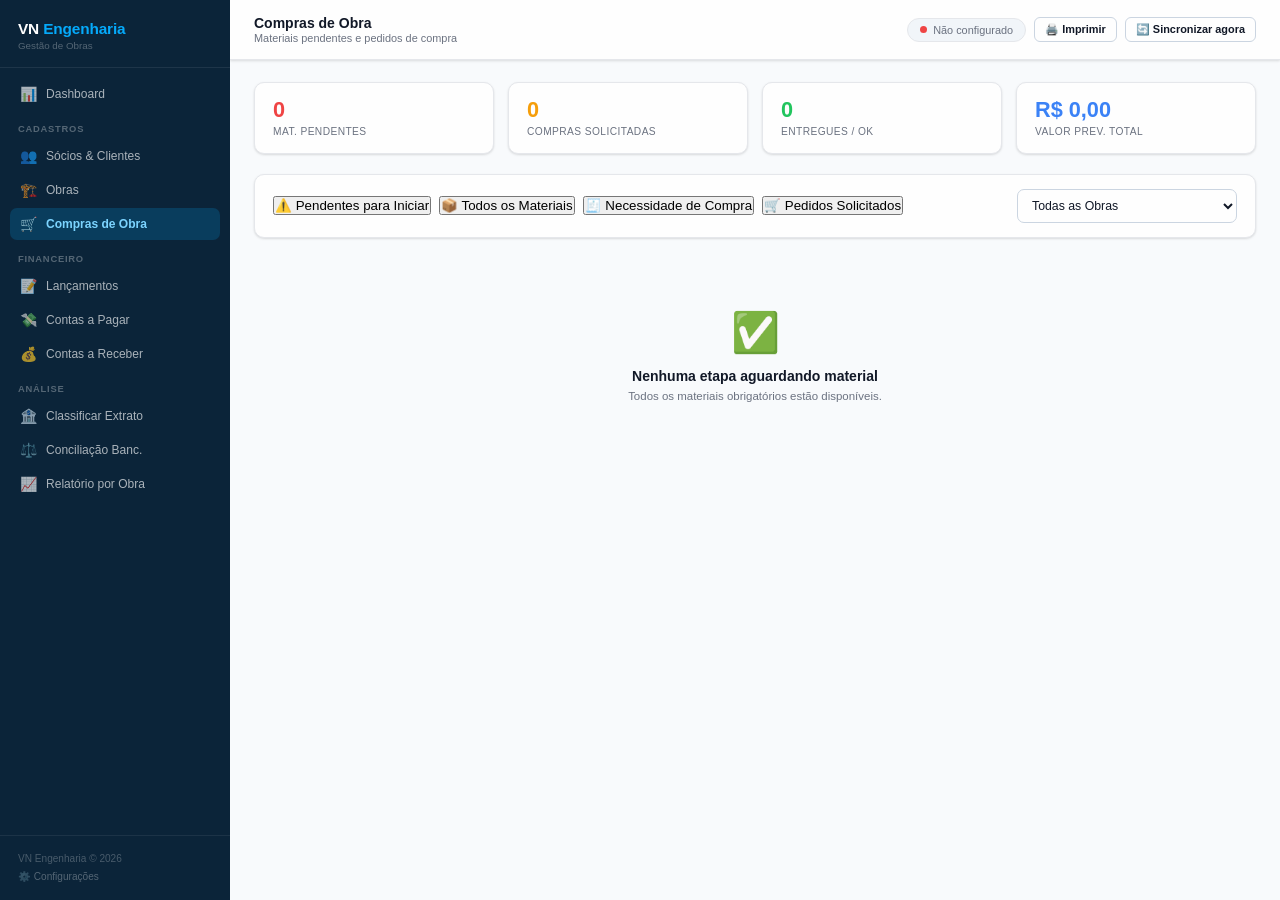
==== compras/index.html @ e77635b3 "Base do ERP VN Engenharia (histórico reescrito) Reescreve o histórico do repositório para remover de" ====
<!DOCTYPE html>
<html lang="pt-BR">
<head>
  <meta charset="UTF-8"/>
  <meta name="viewport" content="width=device-width, initial-scale=1.0"/>
  <title>VN Engenharia — Compras de Obra</title>
  <link rel="stylesheet" href="../assets/core.css"/>
  <style>
    /* ── Obra card ── */
    .obra-card { background:var(--branco); border-radius:12px; box-shadow:0 1px 8px rgba(0,0,0,.07); margin-bottom:20px; overflow:hidden; border:1px solid var(--cinza); }
    .obra-header { background:var(--brand); color:#fff; padding:13px 20px; display:flex; align-items:center; gap:12px; }
    .obra-header-titulo { font-weight:800; font-size:.95rem; }
    .obra-header-sub { font-size:.78rem; opacity:.82; margin-top:1px; }
    .obra-header-badge { background:rgba(255,255,255,.22); border-radius:20px; padding:3px 10px; font-size:.74rem; font-weight:700; margin-left:auto; flex-shrink:0; }

    /* ── Etapa section ── */
    .etapa-section { padding:14px 18px 6px; border-top:1px solid var(--cinza); }
    .etapa-section:first-child { border-top:none; }
    .etapa-nome-row { display:flex; align-items:center; gap:10px; margin-bottom:10px; }
    .etapa-num { width:30px; height:30px; border-radius:50%; background:var(--fundo2); border:1px solid var(--cinza); display:flex; align-items:center; justify-content:center; font-weight:800; font-size:.78rem; color:var(--texto-leve); flex-shrink:0; }
    .etapa-nome-texto { font-weight:700; font-size:.88rem; }
    .etapa-resp { font-size:.73rem; color:var(--texto-leve); }

    /* ── Material card ── */
    .mat-card { display:flex; align-items:center; gap:12px; background:var(--fundo2); border:1px solid var(--cinza); border-radius:9px; padding:10px 14px; margin-bottom:7px; transition:box-shadow .15s, background .15s; }
    .mat-card:hover { background:var(--branco); box-shadow:0 2px 10px rgba(0,0,0,.08); }
    .mat-card-info { flex:1; min-width:0; }
    .mat-card-nome { font-weight:700; font-size:.84rem; white-space:nowrap; overflow:hidden; text-overflow:ellipsis; }
    .mat-card-sub  { font-size:.72rem; color:var(--texto-leve); margin-top:2px; }
    .mat-card-class { font-size:.68rem; background:var(--cinza); color:var(--texto-leve); border-radius:4px; padding:1px 6px; margin-left:6px; font-weight:600; }

    /* ── Progress ── */
    .prog-wrap { display:flex; flex-direction:column; gap:3px; min-width:110px; flex-shrink:0; }
    .prog-label { font-size:.69rem; color:var(--texto-leve); white-space:nowrap; }
    .prog-track { height:6px; background:var(--cinza); border-radius:3px; overflow:hidden; }
    .prog-fill  { height:100%; border-radius:3px; transition:width .4s; }

    /* ── Action buttons ── */
    .btn-pill { display:inline-flex; align-items:center; gap:5px; border-radius:20px; padding:6px 14px; font-size:.74rem; font-weight:700; cursor:pointer; border:1.5px solid; transition:all .18s; white-space:nowrap; line-height:1; }
    .btn-pill-green  { background:#f0fdf4; color:#16a34a; border-color:#86efac; }
    .btn-pill-green:hover  { background:#16a34a; color:#fff; border-color:#16a34a; }
    .btn-pill-orange { background:#fff7ed; color:#c2410c; border-color:#fdba74; }
    .btn-pill-orange:hover { background:#ea580c; color:#fff; border-color:#ea580c; }
    .btn-pill-done   { background:#f0fdf4; color:#16a34a; border-color:#86efac; cursor:default; opacity:.8; }
    .btns-acao { display:flex; gap:6px; flex-shrink:0; flex-wrap:wrap; justify-content:flex-end; }

    /* ── Status badge override ── */
    .st-pendente  { background:#fee2e2; color:#991b1b; border-radius:20px; padding:3px 10px; font-size:.71rem; font-weight:700; white-space:nowrap; }
    .st-comprado  { background:#fef3c7; color:#92400e; border-radius:20px; padding:3px 10px; font-size:.71rem; font-weight:700; white-space:nowrap; }
    .st-parcial   { background:#dbeafe; color:#1e40af; border-radius:20px; padding:3px 10px; font-size:.71rem; font-weight:700; white-space:nowrap; }
    .st-min_ok    { background:#d1fae5; color:#065f46; border-radius:20px; padding:3px 10px; font-size:.71rem; font-weight:700; white-space:nowrap; }
    .st-entregue  { background:#d1fae5; color:#065f46; border-radius:20px; padding:3px 10px; font-size:.71rem; font-weight:700; white-space:nowrap; }

    /* ── Empty state ── */
    .empty-state { text-align:center; padding:56px 24px; color:var(--texto-leve); }
    .empty-state .icon { font-size:2.8rem; margin-bottom:12px; }
    .empty-state .titulo { font-weight:700; font-size:1rem; color:var(--texto); margin-bottom:6px; }
    .empty-state .desc { font-size:.82rem; }

    @media print {
      .topbar, #sidebar-placeholder, .no-print { display:none !important; }
      .main { margin-left:0 !important; }
    }
  </style>
</head>
<body>
<div id="sidebar-placeholder"></div>
<div class="main">
  <div class="topbar">
    <div>
      <div class="topbar-titulo">Compras de Obra</div>
      <div class="topbar-sub" id="header-sub">Materiais pendentes e pedidos de compra</div>
    </div>
    <div class="topbar-acoes" style="display:flex;gap:8px;align-items:center;">
      <div class="sync-pill">
        <div class="sync-dot amarelo" id="sync-dot"></div>
        <span id="sync-texto">Conectando</span>
      </div>
      <button class="btn btn-outline btn-sm no-print" onclick="window.print()">🖨️ Imprimir</button>
      <button class="btn btn-outline btn-sm no-print" onclick="recarregar()" title="Buscar a versão mais recente do GitHub agora">🔄 Sincronizar agora</button>
    </div>
  </div>
  <div class="page">

    <div class="stats-grid">
      <div class="stat vermelho"><div class="valor" id="st-pend">0</div><div class="rotulo">Mat. Pendentes</div></div>
      <div class="stat amarelo"><div class="valor" id="st-sol">0</div><div class="rotulo">Compras Solicitadas</div></div>
      <div class="stat verde"><div class="valor" id="st-ok">0</div><div class="rotulo">Entregues / OK</div></div>
      <div class="stat azul"><div class="valor" id="st-val">R$ 0</div><div class="rotulo">Valor Prev. Total</div></div>
    </div>

    <div class="card" style="margin-bottom:16px;">
      <div class="card-body" style="display:flex;gap:8px;align-items:center;flex-wrap:wrap;">
        <button class="chip ativo" id="tab-pendentes" onclick="setTab('pendentes')">⚠️ Pendentes para Iniciar</button>
        <button class="chip" id="tab-todos"   onclick="setTab('todos')">📦 Todos os Materiais</button>
        <button class="chip" id="tab-necessidade" onclick="setTab('necessidade')">🧾 Necessidade de Compra</button>
        <button class="chip" id="tab-pedidos" onclick="setTab('pedidos')">🛒 Pedidos Solicitados</button>
        <div style="flex:1;"></div>
        <select id="filtro-obra" class="form-control" style="width:220px;" onchange="render()">
          <option value="">Todas as Obras</option>
        </select>
      </div>
    </div>

    <div id="conteudo"></div>
  </div>
</div>

<!-- ══ MODAL REGISTRAR ENTREGA ══ -->
<div class="overlay" id="modal-entrega">
  <div class="modal" style="max-width:480px;">
    <div class="modal-header">
      <h2>📥 Registrar Entrega</h2>
      <button class="btn-fechar" onclick="fecharEntrega()">✕</button>
    </div>
    <div class="modal-body" style="display:flex;flex-direction:column;gap:12px;padding:0 20px 4px;">
      <div style="background:var(--fundo2);padding:10px 14px;border-radius:8px;font-size:.84rem;line-height:1.5;" id="ent-info"></div>
      <div style="display:grid;grid-template-columns:1fr 1fr;gap:12px;">
        <div class="form-campo">
          <label>Qtd Entregue (total acumulado)</label>
          <input type="number" id="ent-qtd" min="0" step="0.01"/>
        </div>
        <div class="form-campo">
          <label>Qtd em Pedido (comprada)</label>
          <input type="number" id="ent-comp" min="0" step="0.01"/>
        </div>
      </div>
      <div class="form-campo"><label>Fornecedor</label><input type="text" id="ent-forn"/></div>
      <div class="form-campo"><label>Valor Comprado (R$)</label><input type="number" id="ent-valcomp" min="0" step="0.01"/></div>
      <div class="form-campo"><label>Observação (NF, data…)</label><input type="text" id="ent-obs" placeholder="Ex: NF 4532 – entregue 20/07"/></div>
    </div>
    <div class="modal-footer">
      <button class="btn btn-outline" onclick="fecharEntrega()">Cancelar</button>
      <button class="btn btn-success" onclick="confirmarEntrega()">✓ Salvar Entrega</button>
    </div>
  </div>
</div>

<div class="toast-container" id="toasts"></div>
<script src="../assets/core.js"></script>
<script>
document.getElementById('sidebar-placeholder').innerHTML = buildSidebar('compras');

const PATH_ET = 'data/etapas.json';
const PATH_OB = 'data/obras.json';
const LS_ET   = 'vne_etapas';
const LS_OB   = 'vne_obras';

let etapas = [], obras = [], tab = 'pendentes';
let entEtapaId = null, entMatId = null;
let selecaoNecessidade = new Set();

const ClassLbl = {
  obrigatorio_iniciar: 'Obrig. Iniciar',
  obrigatorio_execucao: 'Obrig. Exec.',
  complementar: 'Complementar',
  opcional: 'Opcional'
};
const MatSLbl = { pendente:'Pendente', comprado:'Comprado', parcial:'Parcial', min_ok:'Mín OK', entregue:'Entregue' };

function matStatusCalc(m) {
  const prev = m.qtdPrevista || 0;
  const min  = m.qtdMinIniciar || prev;
  const ent  = m.qtdEntregue || 0;
  if (prev > 0 && ent >= prev) return 'entregue';
  if (min > 0  && ent >= min)  return 'min_ok';
  if (ent > 0)                 return 'parcial';
  if (m.pedidoCompra)          return 'comprado';
  return 'pendente';
}

// ── INIT ──
async function init() {
  etapas = carregarLocal(LS_ET) || [];
  obras  = carregarLocal(LS_OB) || [];
  popularFiltroObra(); atualizarStats(); render();

  if (!configurado()) { setSyncStatus('vermelho','Não configurado'); return; }
  setSyncStatus('amarelo','Carregando...');
  try {
    const [rE, rO] = await Promise.all([carregarDados(PATH_ET), carregarDados(PATH_OB)]);
    etapas = rE.lista; salvarLocal(LS_ET, etapas);
    obras  = rO.lista; salvarLocal(LS_OB, obras);
    popularFiltroObra(); atualizarStats(); render();
    setSyncStatus('verde','Conectado');
  } catch(err) { setSyncStatus('vermelho','Erro'); toast('Usando cache local.','aviso'); }
}

async function recarregar() { init(); }

function popularFiltroObra() {
  const sel = document.getElementById('filtro-obra');
  const val = sel.value;
  const ids = [...new Set(etapas.map(e => e.obraId))];
  sel.innerHTML = '<option value="">Todas as Obras</option>' +
    ids.map(id => {
      const o = obras.find(x => x.id === id);
      return `<option value="${id}" ${val===id?'selected':''}>${esc(o?o.nome:id)}</option>`;
    }).join('');
}

function atualizarStats() {
  const filt = document.getElementById('filtro-obra')?.value || '';
  const ets  = etapas.filter(e => !filt || e.obraId === filt);
  let pend=0, sol=0, ok=0, valor=0;
  ets.forEach(e => (e.materiais||[]).forEach(m => {
    const st = matStatusCalc(m);
    if (['pendente','parcial'].includes(st)) pend++;
    if (m.pedidoCompra && !['entregue','min_ok'].includes(st)) sol++;
    if (['entregue','min_ok'].includes(st)) ok++;
    valor += m.valorPrevisto || 0;
  }));
  document.getElementById('st-pend').textContent = pend;
  document.getElementById('st-sol').textContent  = sol;
  document.getElementById('st-ok').textContent   = ok;
  document.getElementById('st-val').textContent  = formatarMoeda(valor);
}

function setTab(t) {
  tab = t;
  document.querySelectorAll('.chip').forEach(c => c.classList.remove('ativo'));
  document.getElementById('tab-'+t).classList.add('ativo');
  render();
}

function render() {
  atualizarStats();
  if (tab === 'pendentes') renderPendentes();
  else if (tab === 'todos') renderTodos();
  else if (tab === 'necessidade') renderNecessidade();
  else renderPedidos();
}

// ── Helpers visuais ──
function progColor(pct) {
  if (pct >= 100) return '#059669';
  if (pct >= 50)  return '#2563eb';
  if (pct > 0)    return '#d97706';
  return '#ef4444';
}

function matCardHtml(m, etapaId, showSolicitar = true) {
  const st  = matStatusCalc(m);
  const min = m.qtdMinIniciar || m.qtdPrevista || 0;
  const ent = m.qtdEntregue || 0;
  const pct = min > 0 ? Math.min(100, Math.round(ent / min * 100)) : 0;

  const btnRegistrar = `<button class="btn-pill btn-pill-green no-print" onclick='abrirEntrega("${etapaId}","${m.id}")'>📥 Registrar entrega</button>`;
  const btnSolicitar = m.pedidoCompra
    ? `<span class="btn-pill btn-pill-done">✓ Compra solicitada</span>`
    : showSolicitar ? `<button class="btn-pill btn-pill-orange no-print" onclick='solicitarCompra("${etapaId}","${m.id}")'>🛒 Solicitar compra</button>` : '';

  return `<div class="mat-card">
    <div class="mat-card-info">
      <div class="mat-card-nome">${esc(m.nome)}<span class="mat-card-class">${ClassLbl[m.classificacao]||m.classificacao}</span></div>
      <div class="mat-card-sub">${m.fornecedor?`Fornec.: ${esc(m.fornecedor)} · `:''}Un.: ${esc(m.unidade||'—')} · Prev.: ${m.qtdPrevista||0}</div>
    </div>
    ${min > 0 ? `<div class="prog-wrap no-print">
      <div class="prog-label">${ent} / ${min} ${esc(m.unidade||'')} entregues</div>
      <div class="prog-track"><div class="prog-fill" style="width:${pct}%;background:${progColor(pct)};"></div></div>
    </div>` : ''}
    <span class="st-${st}">${MatSLbl[st]||st}</span>
    <div class="btns-acao">${btnRegistrar}${btnSolicitar}</div>
  </div>`;
}

// ── TAB PENDENTES ──
function renderPendentes() {
  const filt = document.getElementById('filtro-obra').value;
  const obraIds = [...new Set(etapas.map(e => e.obraId))].filter(id => !filt || id === filt);
  let html = '', total = 0;

  obraIds.forEach(obraId => {
    const obra  = obras.find(o => o.id === obraId);
    const etOb  = etapas.filter(e => e.obraId === obraId).sort((a,b)=>(a.ordem||999)-(b.ordem||999));
    const etBloq = etOb.filter(e =>
      (e.materiais||[]).some(m =>
        m.classificacao === 'obrigatorio_iniciar' &&
        (m.qtdMinIniciar||m.qtdPrevista||0) > 0 &&
        (m.qtdEntregue||0) < (m.qtdMinIniciar||m.qtdPrevista||0)
      )
    );
    if (!etBloq.length) return;
    total += etBloq.length;

    html += `<div class="obra-card">
      <div class="obra-header">
        <div>
          <div class="obra-header-titulo">🏗️ ${esc(obra?obra.nome:obraId)}</div>
          ${obra?.cliente?`<div class="obra-header-sub">${esc(obra.cliente)}</div>`:''}
        </div>
        <div class="obra-header-badge">${etBloq.length} etapa(s) bloqueada(s)</div>
      </div>
      ${etBloq.map(e => {
        const pend = (e.materiais||[]).filter(m =>
          m.classificacao === 'obrigatorio_iniciar' &&
          (m.qtdMinIniciar||m.qtdPrevista||0) > 0 &&
          (m.qtdEntregue||0) < (m.qtdMinIniciar||m.qtdPrevista||0)
        );
        return `<div class="etapa-section">
          <div class="etapa-nome-row">
            <div class="etapa-num">${e.ordem||'—'}</div>
            <div>
              <div class="etapa-nome-texto">${esc(e.nome)}</div>
              ${e.responsavel?`<div class="etapa-resp">👤 ${esc(e.responsavel)}</div>`:''}
            </div>
            <span class="badge amarelo" style="margin-left:auto;font-size:.72rem;">⏳ Aguard. Material</span>
          </div>
          ${pend.map(m => matCardHtml(m, e.id)).join('')}
        </div>`;
      }).join('')}
    </div>`;
  });

  document.getElementById('conteudo').innerHTML = total ? html : `<div class="empty-state">
    <div class="icon">✅</div>
    <div class="titulo">Nenhuma etapa aguardando material</div>
    <div class="desc">Todos os materiais obrigatórios estão disponíveis${filt?' nesta obra':''}.</div>
  </div>`;
}

// ── TAB TODOS ──
function renderTodos() {
  const filt = document.getElementById('filtro-obra').value;
  const obraIds = [...new Set(etapas.map(e => e.obraId))].filter(id => !filt || id === filt);
  let html = '', totalMats = 0;

  obraIds.forEach(obraId => {
    const obra = obras.find(o => o.id === obraId);
    const etOb = etapas.filter(e => e.obraId === obraId && (e.materiais||[]).length > 0)
      .sort((a,b)=>(a.ordem||999)-(b.ordem||999));
    if (!etOb.length) return;

    html += `<div class="obra-card">
      <div class="obra-header">
        <div>
          <div class="obra-header-titulo">🏗️ ${esc(obra?obra.nome:obraId)}</div>
          ${obra?.cliente?`<div class="obra-header-sub">${esc(obra.cliente)}</div>`:''}
        </div>
        <div class="obra-header-badge">${etOb.reduce((s,e)=>s+(e.materiais||[]).length,0)} materiais</div>
      </div>
      ${etOb.map(e => {
        totalMats += (e.materiais||[]).length;
        return `<div class="etapa-section">
          <div class="etapa-nome-row">
            <div class="etapa-num">${e.ordem||'—'}</div>
            <div>
              <div class="etapa-nome-texto">${esc(e.nome)}</div>
              ${e.responsavel?`<div class="etapa-resp">👤 ${esc(e.responsavel)}</div>`:''}
            </div>
            <span style="margin-left:auto;font-size:.73rem;color:var(--texto-leve);">${(e.materiais||[]).length} material(is)</span>
          </div>
          ${(e.materiais||[]).map(m => matCardHtml(m, e.id, !m.pedidoCompra)).join('')}
        </div>`;
      }).join('')}
    </div>`;
  });

  document.getElementById('conteudo').innerHTML = totalMats ? html : `<div class="empty-state">
    <div class="icon">📦</div>
    <div class="titulo">Nenhum material cadastrado</div>
    <div class="desc">Acesse o Cronograma de cada obra para adicionar materiais às etapas.</div>
  </div>`;
}

// ── TAB NECESSIDADE DE COMPRA ──
// Materiais de obras com materialPorConta==='empresa' que ainda não viraram pedido.
function chaveMat(etapaId, matId) { return `${etapaId}::${matId}`; }

function renderNecessidade() {
  const filt = document.getElementById('filtro-obra').value;
  const obraIds = [...new Set(etapas.map(e => e.obraId))]
    .filter(id => !filt || id === filt)
    .filter(id => obras.find(o => o.id === id)?.materialPorConta === 'empresa');

  let html = '', total = 0;

  obraIds.forEach(obraId => {
    const obra = obras.find(o => o.id === obraId);
    const etOb = etapas.filter(e => e.obraId === obraId).sort((a,b)=>(a.ordem||999)-(b.ordem||999));
    const linhas = [];
    etOb.forEach(e => (e.materiais||[]).filter(m => !m.pedidoCompra).forEach(m => linhas.push({ e, m })));
    if (!linhas.length) return;
    total += linhas.length;

    html += `<div class="obra-card">
      <div class="obra-header">
        <label style="display:flex;align-items:center;gap:8px;cursor:pointer;">
          <input type="checkbox" onchange='toggleSelecaoObra("${obraId}",this.checked)' ${linhas.every(({e,m})=>selecaoNecessidade.has(chaveMat(e.id,m.id)))?'checked':''}/>
          <div>
            <div class="obra-header-titulo">🏗️ ${esc(obra?obra.nome:obraId)}</div>
            ${obra?.cliente?`<div class="obra-header-sub">${esc(obra.cliente)}</div>`:''}
          </div>
        </label>
        <div class="obra-header-badge">${linhas.length} material(is) sem pedido</div>
      </div>
      <div style="padding:12px 18px;">
        ${linhas.map(({e, m}) => {
          const k = chaveMat(e.id, m.id);
          return `<div class="mat-card">
            <input type="checkbox" onchange='toggleSelecao("${k}")' ${selecaoNecessidade.has(k)?'checked':''}/>
            <div class="mat-card-info">
              <div class="mat-card-nome">${esc(m.nome)}<span class="mat-card-class">${ClassLbl[m.classificacao]||m.classificacao}</span></div>
              <div class="mat-card-sub">Etapa: <strong>${esc(e.nome)}</strong> · Un.: ${esc(m.unidade||'—')} · Prev.: ${m.qtdPrevista||0}${m.valorPrevisto?` · ${formatarMoeda(m.valorPrevisto)}`:''}</div>
            </div>
            <div class="btns-acao">
              <button class="btn-pill btn-pill-orange no-print" onclick='solicitarCompra("${e.id}","${m.id}")'>🛒 Gerar pedido</button>
            </div>
          </div>`;
        }).join('')}
      </div>
    </div>`;
  });

  const barraSelecao = selecaoNecessidade.size
    ? `<div class="card no-print" style="margin-bottom:16px;position:sticky;top:70px;z-index:10;">
        <div class="card-body" style="display:flex;align-items:center;gap:12px;">
          <strong>${selecaoNecessidade.size} selecionado(s)</strong>
          <div style="flex:1;"></div>
          <button class="btn btn-outline btn-sm" onclick="selecaoNecessidade.clear();render();">Limpar seleção</button>
          <button class="btn btn-primary btn-sm" onclick="gerarPedidosSelecionados()">🛒 Gerar pedidos selecionados</button>
        </div>
      </div>`
    : '';

  document.getElementById('conteudo').innerHTML = total ? (barraSelecao + html) : `<div class="empty-state">
    <div class="icon">🧾</div>
    <div class="titulo">Nenhuma necessidade de compra</div>
    <div class="desc">Marque uma obra como "Material incluso — empresa compra" em Obras para os materiais dela aparecerem aqui automaticamente.</div>
  </div>`;
}

function toggleSelecao(k) {
  if (selecaoNecessidade.has(k)) selecaoNecessidade.delete(k); else selecaoNecessidade.add(k);
  renderNecessidade();
}

function toggleSelecaoObra(obraId, checked) {
  etapas.filter(e => e.obraId === obraId).forEach(e => (e.materiais||[]).filter(m => !m.pedidoCompra).forEach(m => {
    const k = chaveMat(e.id, m.id);
    if (checked) selecaoNecessidade.add(k); else selecaoNecessidade.delete(k);
  }));
  renderNecessidade();
}

async function gerarPedidosSelecionados() {
  if (!selecaoNecessidade.size) return;
  const nomes = [];
  selecaoNecessidade.forEach(k => {
    const [etapaId, matId] = k.split('::');
    const e = etapas.find(x => x.id === etapaId); if (!e) return;
    const m = (e.materiais||[]).find(x => x.id === matId); if (!m) return;
    m.pedidoCompra = true;
    m.solicitacaoData = hoje();
    nomes.push(m.nome);
  });
  const qtd = nomes.length;
  selecaoNecessidade.clear();
  await syncEtapas(`Pedidos gerados em lote (${qtd} material(is))`);
  render(); atualizarStats();
  toast(`${qtd} pedido(s) gerado(s)!`, 'sucesso');
}

// ── TAB PEDIDOS ──
function renderPedidos() {
  const filt = document.getElementById('filtro-obra').value;
  const rows = [];
  etapas.filter(e => !filt || e.obraId === filt).forEach(e => {
    const obra = obras.find(o => o.id === e.obraId);
    (e.materiais||[]).filter(m => m.pedidoCompra).forEach(m => rows.push({ e, obra, m }));
  });

  if (!rows.length) {
    document.getElementById('conteudo').innerHTML = `<div class="empty-state">
      <div class="icon">🛒</div>
      <div class="titulo">Nenhuma compra solicitada</div>
      <div class="desc">Gere pedidos na aba <strong>🧾 Necessidade de Compra</strong> (obras com material incluso) ou no Cronograma → 📦 Materiais de uma etapa, clicando em <strong>🛒 Solicitar compra</strong>.</div>
    </div>`;
    return;
  }

  rows.sort((a,b) => {
    const ord = {pendente:0,parcial:1,comprado:2,min_ok:3,entregue:4};
    return (ord[matStatusCalc(a.m)]??9) - (ord[matStatusCalc(b.m)]??9);
  });

  // Agrupar por obra
  const porObra = {};
  rows.forEach(r => {
    const k = r.e.obraId;
    if (!porObra[k]) porObra[k] = [];
    porObra[k].push(r);
  });

  let html = '';
  Object.entries(porObra).forEach(([obraId, items]) => {
    const obra = obras.find(o => o.id === obraId);
    html += `<div class="obra-card">
      <div class="obra-header">
        <div>
          <div class="obra-header-titulo">🏗️ ${esc(obra?obra.nome:obraId)}</div>
          ${obra?.cliente?`<div class="obra-header-sub">${esc(obra.cliente)}</div>`:''}
        </div>
        <div class="obra-header-badge">${items.length} pedido(s)</div>
      </div>
      <div style="padding:12px 18px;">
        ${items.map(({e, m}) => {
          const st  = matStatusCalc(m);
          const min = m.qtdMinIniciar || m.qtdPrevista || 0;
          const ent = m.qtdEntregue || 0;
          const pct = min > 0 ? Math.min(100, Math.round(ent / min * 100)) : 0;
          return `<div class="mat-card">
            <div class="mat-card-info">
              <div class="mat-card-nome">${esc(m.nome)}<span class="mat-card-class">${ClassLbl[m.classificacao]||m.classificacao}</span></div>
              <div class="mat-card-sub">Etapa: <strong>${esc(e.nome)}</strong>${m.fornecedor?` · Fornec.: ${esc(m.fornecedor)}`:''}</div>
            </div>
            ${min > 0 ? `<div class="prog-wrap no-print">
              <div class="prog-label">${ent} / ${min} ${esc(m.unidade||'')} entregues</div>
              <div class="prog-track"><div class="prog-fill" style="width:${pct}%;background:${progColor(pct)};"></div></div>
            </div>` : ''}
            <span class="st-${st}">${MatSLbl[st]||st}</span>
            <div class="btns-acao">
              <button class="btn-pill btn-pill-green no-print" onclick='abrirEntrega("${e.id}","${m.id}")'>📥 Registrar entrega</button>
            </div>
          </div>`;
        }).join('')}
      </div>
    </div>`;
  });

  document.getElementById('conteudo').innerHTML = html;
}

// ── MODAL ENTREGA ──
function abrirEntrega(etapaId, matId) {
  const e = etapas.find(x => x.id === etapaId); if (!e) return;
  const m = (e.materiais||[]).find(x => x.id === matId); if (!m) return;
  entEtapaId = etapaId; entMatId = matId;
  document.getElementById('ent-info').innerHTML =
    `<strong>${esc(m.nome)}</strong><br>
     Etapa: ${esc(e.nome)}<br>
     Previsto: <strong>${m.qtdPrevista||0} ${esc(m.unidade||'')}</strong>
     · Mín iniciar: <strong>${m.qtdMinIniciar||'—'} ${esc(m.unidade||'')}</strong>
     · Entregue atual: <strong>${m.qtdEntregue||0} ${esc(m.unidade||'')}</strong>`;
  document.getElementById('ent-qtd').value     = m.qtdEntregue||0;
  document.getElementById('ent-comp').value    = m.qtdComprada||0;
  document.getElementById('ent-forn').value    = m.fornecedor||'';
  document.getElementById('ent-valcomp').value = m.valorComprado||0;
  document.getElementById('ent-obs').value     = m.obs||'';
  document.getElementById('modal-entrega').classList.add('aberto');
  setTimeout(()=>document.getElementById('ent-qtd').focus(), 80);
}

async function confirmarEntrega() {
  const e = etapas.find(x => x.id === entEtapaId); if (!e) return;
  const m = (e.materiais||[]).find(x => x.id === entMatId); if (!m) return;
  m.qtdEntregue  = parseFloat(document.getElementById('ent-qtd').value)||0;
  m.qtdComprada  = parseFloat(document.getElementById('ent-comp').value)||0;
  m.fornecedor   = document.getElementById('ent-forn').value.trim();
  m.valorComprado= parseFloat(document.getElementById('ent-valcomp').value)||0;
  m.obs          = document.getElementById('ent-obs').value.trim();
  fecharEntrega();
  await syncEtapas(`Entrega: ${m.nome} — ${e.nome}`);
  render(); atualizarStats();
  toast(`Entrega registrada: ${m.nome}`, 'sucesso');
}

function fecharEntrega() { document.getElementById('modal-entrega').classList.remove('aberto'); }

async function solicitarCompra(etapaId, matId) {
  const e = etapas.find(x => x.id === etapaId); if (!e) return;
  const m = (e.materiais||[]).find(x => x.id === matId); if (!m) return;
  m.pedidoCompra    = true;
  m.solicitacaoData = hoje();
  await syncEtapas(`Solicitação: ${m.nome}`);
  render(); atualizarStats();
  toast(`Compra solicitada: ${m.nome}`, 'sucesso');
}

async function syncEtapas(msg) {
  salvarLocal(LS_ET, etapas);
  if (!configurado()) return;
  setSyncStatus('amarelo','Sincronizando...');
  try {
    const cur = await ghGet(PATH_ET);
    await salvarDados(PATH_ET, etapas, cur?.sha||null, msg);
    setSyncStatus('verde','Sincronizado');
  } catch(err) {
    setSyncStatus('vermelho','Erro sync');
    toast('Erro: '+err.message,'aviso');
  }
}

init();
</script>
</body>
</html>
---- assets/core.css ----
/* ── VN Engenharia — Design System ── */
*, *::before, *::after { box-sizing: border-box; margin: 0; padding: 0; }

:root {
  --brand:        #05AAFB;
  --brand-hover:  #068CF8;
  --brand-dark:   #1F7CB7;
  --brand-light:  #E0F5FF;
  --verde:        #22C55E;
  --verde-bg:     #F0FDF4;
  --vermelho:     #EF4444;
  --vermelho-bg:  #FEF2F2;
  --azul:         #3B82F6;
  --azul-bg:      #EFF6FF;
  --amarelo:      #F59E0B;
  --amarelo-bg:   #FEF3C7;
  --laranja:      #ea580c;

  --fundo:        #F8FAFC;
  --fundo2:       #F1F5F9;
  --fundo3:       #E9EDF2;
  --cinza:        #E5E7EB;
  --cinza2:       #cbd5e1;
  --texto:        #111827;
  --texto-leve:   #6B7280;
  --branco:       #FEFEFE;

  --sidebar-w:    230px;
  --topbar-h:     60px;
  --radius:       10px;
  --shadow:       0 1px 3px rgba(0,0,0,.08), 0 1px 2px rgba(0,0,0,.06);
  --shadow-md:    0 4px 12px rgba(0,0,0,.10);
}

html, body { height: 100%; font-family: -apple-system, BlinkMacSystemFont, 'Segoe UI', sans-serif; background: var(--fundo); color: var(--texto); font-size: 14px; }

/* ── SIDEBAR ── */
.sidebar {
  position: fixed; top: 0; left: 0; bottom: 0;
  width: var(--sidebar-w);
  background: #0B2439;
  display: flex; flex-direction: column;
  z-index: 100; overflow-y: auto;
}
.sidebar-logo {
  padding: 20px 18px 16px;
  border-bottom: 1px solid rgba(255,255,255,.08);
}
.sidebar-logo .nome {
  font-size: 1.1rem; font-weight: 800; color: #fff; letter-spacing: -.01em;
}
.sidebar-logo .nome span { color: var(--brand); }
.sidebar-logo .versao { font-size: 0.7rem; color: rgba(255,255,255,.3); margin-top: 2px; }
.sidebar-nav { flex: 1; padding: 10px 10px; display: flex; flex-direction: column; gap: 2px; }
.nav-grupo {
  font-size: 0.67rem; font-weight: 700; text-transform: uppercase;
  letter-spacing: .08em; color: rgba(255,255,255,.3);
  padding: 12px 8px 4px;
}
.nav-item {
  display: flex; align-items: center; gap: 9px;
  padding: 8px 10px; border-radius: 7px;
  color: rgba(255,255,255,.65); text-decoration: none;
  font-size: 0.86rem; transition: background .15s, color .15s;
}
.nav-item:hover { background: rgba(255,255,255,.07); color: #fff; }
.nav-item.ativo { background: rgba(5,170,251,.18); color: #7CD4FF; font-weight: 600; }
.nav-item .icone { font-size: 1rem; flex-shrink: 0; }
.sidebar-footer {
  padding: 14px 18px; font-size: 0.72rem; color: rgba(255,255,255,.25);
  border-top: 1px solid rgba(255,255,255,.07); line-height: 1.8;
}
.sidebar-footer a { color: rgba(255,255,255,.3); text-decoration: none; }

/* ── MAIN ── */
.main { margin-left: var(--sidebar-w); min-height: 100vh; display: flex; flex-direction: column; }

/* ── TOPBAR ── */
.topbar {
  height: var(--topbar-h); background: var(--branco);
  border-bottom: 1px solid var(--cinza);
  display: flex; align-items: center; justify-content: space-between;
  padding: 0 24px; position: sticky; top: 0; z-index: 50;
  box-shadow: var(--shadow);
}
.topbar-titulo { font-size: 1rem; font-weight: 700; color: var(--texto); }
.topbar-sub { font-size: 0.78rem; color: var(--texto-leve); margin-top: 1px; }
.topbar-acoes { display: flex; align-items: center; gap: 10px; }

/* ── PAGE ── */
.page { padding: 22px 24px; flex: 1; max-width: 1400px; }

/* ── SYNC PILL ── */
.sync-pill {
  display: flex; align-items: center; gap: 6px;
  background: var(--fundo2); border: 1px solid var(--cinza);
  border-radius: 999px; padding: 5px 12px; font-size: 0.78rem; color: var(--texto-leve);
}
.sync-dot {
  width: 7px; height: 7px; border-radius: 50%; background: var(--verde);
  flex-shrink: 0;
}
.sync-dot.amarelo { background: var(--amarelo); }
.sync-dot.vermelho { background: var(--vermelho); }

/* ── STATS GRID ── */
.stats-grid {
  display: grid; grid-template-columns: repeat(4, 1fr); gap: 14px; margin-bottom: 20px;
}
.stat {
  background: var(--branco); border: 1px solid var(--cinza); border-radius: var(--radius);
  padding: 16px 18px; box-shadow: var(--shadow);
}
.stat .valor { font-size: 1.55rem; font-weight: 800; color: var(--texto); line-height: 1; }
.stat .rotulo { font-size: 0.73rem; color: var(--texto-leve); margin-top: 5px; text-transform: uppercase; letter-spacing: .04em; }
.stat.verde .valor { color: var(--verde); }
.stat.vermelho .valor { color: var(--vermelho); }
.stat.azul .valor { color: var(--azul); }
.stat.amarelo .valor { color: var(--amarelo); }
.stat.laranja .valor { color: var(--laranja); }

/* ── CARD ── */
.card {
  background: var(--branco); border: 1px solid var(--cinza);
  border-radius: var(--radius); box-shadow: var(--shadow); margin-bottom: 16px;
}
.card-header {
  padding: 14px 18px 0; display: flex; align-items: center; justify-content: space-between;
}
.card-header h2 { font-size: 0.9rem; font-weight: 700; color: var(--texto); }
.card-body { padding: 14px 18px; }

/* ── TABLE ── */
.tabela { width: 100%; border-collapse: collapse; font-size: 0.85rem; }
.tabela th {
  background: var(--fundo2); padding: 9px 12px;
  font-size: 0.72rem; font-weight: 700; color: var(--texto-leve);
  text-align: left; border-bottom: 2px solid var(--cinza);
  text-transform: uppercase; letter-spacing: .04em; white-space: nowrap;
}
.tabela td { padding: 9px 12px; border-bottom: 1px solid var(--cinza); vertical-align: middle; }
.tabela tbody tr:hover td { background: var(--fundo2); }
.tabela tbody tr:last-child td { border-bottom: none; }
.tabela tbody tr.receita-row { border-left: 3px solid var(--verde); }
.tabela tbody tr.despesa-row { border-left: 3px solid var(--vermelho); }

/* ── BADGES ── */
.badge {
  display: inline-flex; align-items: center;
  padding: 2px 9px; border-radius: 999px;
  font-size: 0.72rem; font-weight: 700; white-space: nowrap;
}
.badge.verde    { background: var(--verde-bg);    color: var(--verde); }
.badge.vermelho { background: var(--vermelho-bg); color: var(--vermelho); }
.badge.azul     { background: var(--azul-bg);     color: var(--azul); }
.badge.amarelo  { background: var(--amarelo-bg);  color: var(--amarelo); }
.badge.laranja  { background: #fff7ed;             color: var(--laranja); }
.badge.cinza    { background: var(--fundo2);       color: var(--texto-leve); }

/* ── FORMS ── */
.form-campo { display: flex; flex-direction: column; gap: 5px; }
.form-campo label { font-size: 0.78rem; font-weight: 600; color: var(--texto-leve); }
.form-campo .hint { font-size: 0.72rem; color: var(--texto-leve); }
input[type=text], input[type=number], input[type=date], input[type=email],
input[type=password], select, textarea {
  width: 100%; padding: 8px 10px;
  border: 1px solid var(--cinza2); border-radius: 7px;
  font-size: 0.88rem; color: var(--texto); background: var(--branco);
  outline: none; transition: border-color .15s;
  font-family: inherit;
}
input:focus, select:focus, textarea:focus { border-color: var(--brand); }
textarea { resize: vertical; min-height: 72px; }
.form-control { padding: 8px 10px; border: 1px solid var(--cinza2); border-radius: 7px; font-size: 0.88rem; }

/* ── BUTTONS ── */
.btn {
  display: inline-flex; align-items: center; gap: 6px;
  padding: 8px 16px; border-radius: 8px; border: none; cursor: pointer;
  font-size: 0.85rem; font-weight: 600; text-decoration: none;
  transition: opacity .15s, box-shadow .15s; white-space: nowrap;
}
.btn:hover { opacity: .88; }
.btn-primary   { background: var(--brand);    color: #fff; }
.btn-success   { background: var(--verde);    color: #fff; }
.btn-danger    { background: var(--vermelho); color: #fff; }
.btn-outline   { background: var(--branco); color: var(--texto); border: 1px solid var(--cinza2); }
.btn-outline:hover { background: var(--fundo2); }
.btn-receita   { background: var(--verde-bg);    color: var(--verde);    border: 1.5px solid var(--verde); }
.btn-despesa   { background: var(--vermelho-bg); color: var(--vermelho); border: 1.5px solid var(--vermelho); }
.btn-sm { padding: 5px 10px; font-size: 0.78rem; border-radius: 6px; }

/* ── MODAL / OVERLAY ── */
.overlay {
  position: fixed; inset: 0; background: rgba(0,0,0,.45);
  display: none; align-items: center; justify-content: center; z-index: 200;
  padding: 16px;
}
.overlay.aberto { display: flex; }
.modal {
  background: var(--branco); border-radius: 14px; width: 100%;
  box-shadow: var(--shadow-md); display: flex; flex-direction: column;
}
.modal-header {
  display: flex; align-items: center; justify-content: space-between;
  padding: 18px 20px 14px;
}
.modal-header h2 { font-size: 1rem; font-weight: 700; }
.btn-fechar {
  background: none; border: none; cursor: pointer; color: var(--texto-leve);
  font-size: 1.1rem; padding: 4px 6px; border-radius: 5px;
}
.btn-fechar:hover { background: var(--fundo2); }
.modal-body { padding: 0 20px; overflow-y: auto; }
.modal-footer {
  padding: 14px 20px 18px;
  display: flex; justify-content: flex-end; gap: 8px;
}

/* ── TIPO TOGGLE ── */
.tipo-toggle { display: flex; gap: 8px; margin-bottom: 2px; }
.tipo-btn {
  flex: 1; padding: 10px; border-radius: 8px; border: 2px solid var(--cinza);
  background: var(--fundo2); cursor: pointer; text-align: center;
  font-size: 0.85rem; font-weight: 600; color: var(--texto-leve); transition: all .15s;
}
.tipo-btn.ativo-receita { border-color: var(--verde); background: var(--verde-bg); color: var(--verde); }
.tipo-btn.ativo-despesa { border-color: var(--vermelho); background: var(--vermelho-bg); color: var(--vermelho); }

/* ── VALOR DISPLAY ── */
.val-receita { color: var(--verde);    font-weight: 700; }
.val-despesa { color: var(--vermelho); font-weight: 700; }

/* ── TOAST ── */
.toast-container { position: fixed; bottom: 20px; right: 20px; display: flex; flex-direction: column; gap: 8px; z-index: 999; }
.toast {
  background: var(--texto); color: #fff; padding: 10px 16px;
  border-radius: 8px; font-size: 0.85rem; box-shadow: var(--shadow-md);
  max-width: 320px;
}
.toast.sucesso { background: var(--verde); }
.toast.erro    { background: var(--vermelho); }
.toast.aviso   { background: var(--amarelo); }

/* ── HIGHLIGHT ── */
mark.pesquisa-destaque { background: #fef08a; color: inherit; border-radius: 2px; }

/* ── CONFIG MODAL SPECIFIC ── */
#modal-config-global .modal { max-width: 440px; }

@media (max-width: 768px) {
  .stats-grid { grid-template-columns: 1fr 1fr; }
  .sidebar { transform: translateX(-100%); }
  .main { margin-left: 0; }
}
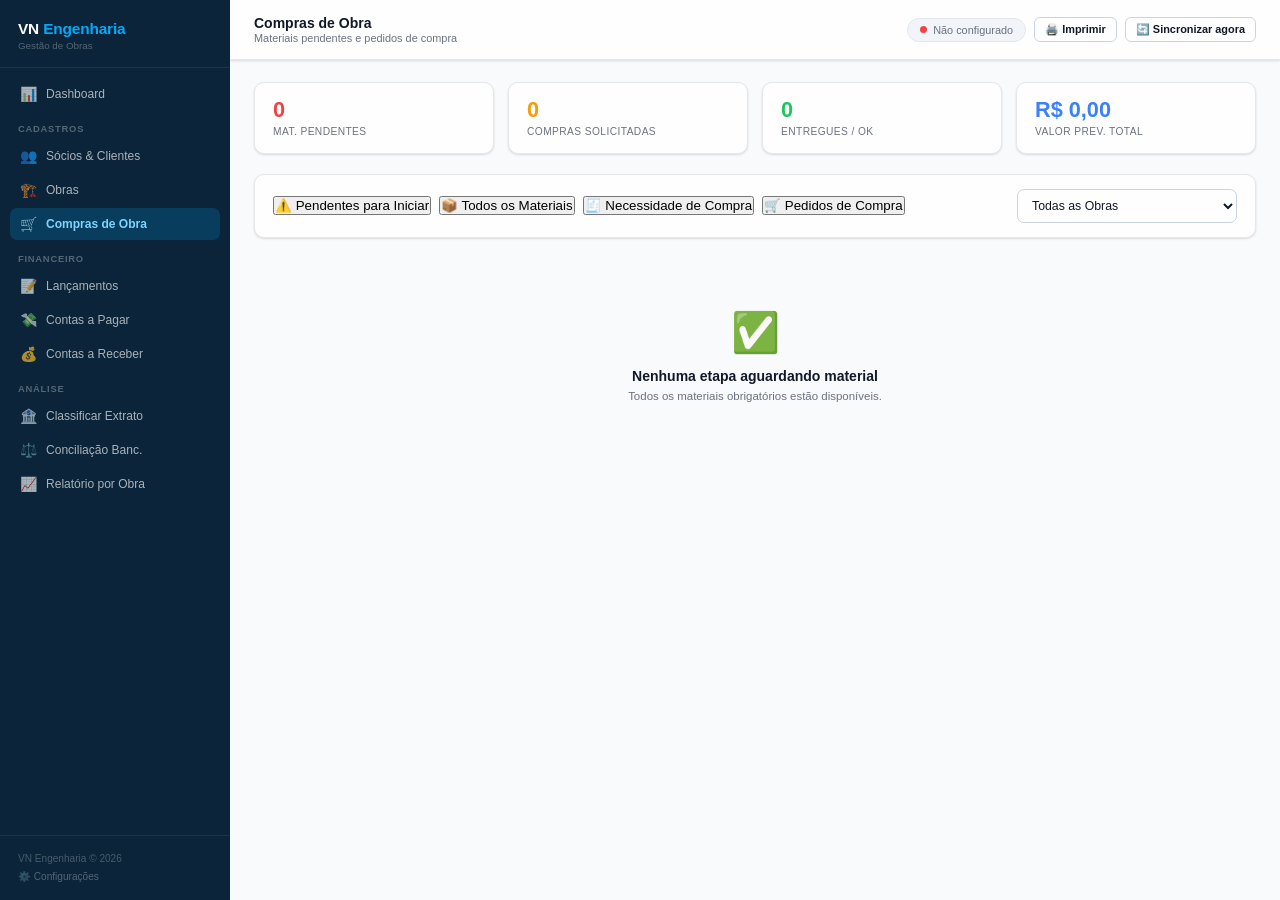
==== commit fef10bfa: "Adiciona Pedido de Compra completo e Exportar Material para obras "cliente" Substitui o clique único" ====
--- a/compras/index.html
+++ b/compras/index.html
@@ -94,7 +94,7 @@
         <button class="chip ativo" id="tab-pendentes" onclick="setTab('pendentes')">⚠️ Pendentes para Iniciar</button>
         <button class="chip" id="tab-todos"   onclick="setTab('todos')">📦 Todos os Materiais</button>
         <button class="chip" id="tab-necessidade" onclick="setTab('necessidade')">🧾 Necessidade de Compra</button>
-        <button class="chip" id="tab-pedidos" onclick="setTab('pedidos')">🛒 Pedidos Solicitados</button>
+        <button class="chip" id="tab-pedidos" onclick="setTab('pedidos')">🛒 Pedidos de Compra</button>
         <div style="flex:1;"></div>
         <select id="filtro-obra" class="form-control" style="width:220px;" onchange="render()">
           <option value="">Todas as Obras</option>
@@ -136,19 +136,53 @@
   </div>
 </div>
 
+<!-- ══ MODAL PEDIDO DE COMPRA ══ -->
+<div class="overlay" id="modal-pedido">
+  <div class="modal" style="max-width:640px;max-height:92vh;overflow-y:auto;">
+    <div class="modal-header">
+      <h2>🛒 Novo Pedido de Compra</h2>
+      <button class="btn-fechar" onclick="fecharModalPedido()">✕</button>
+    </div>
+    <div class="modal-body" style="display:flex;flex-direction:column;gap:12px;padding:0 20px 4px;">
+      <div class="form-campo"><label>Fornecedor *</label><input type="text" id="ped-fornecedor" placeholder="Nome do fornecedor"/></div>
+      <div style="display:grid;grid-template-columns:1fr 1fr;gap:12px;">
+        <div class="form-campo"><label>Contato (telefone/e-mail)</label><input type="text" id="ped-contato" placeholder="Opcional"/></div>
+        <div class="form-campo"><label>Prazo de Entrega Previsto</label><input type="date" id="ped-prazo"/></div>
+      </div>
+      <div class="form-campo"><label>Forma de Pagamento</label><input type="text" id="ped-pagamento" placeholder="Ex: 30 dias, à vista, PIX..."/></div>
+      <div class="form-campo"><label>Condições / Observações</label><textarea id="ped-condicoes" rows="2" placeholder="Frete, garantia, condições gerais..."></textarea></div>
+      <div class="form-campo">
+        <label>Itens do Pedido</label>
+        <div id="ped-itens" style="border:1px solid var(--cinza);border-radius:8px;overflow:hidden;"></div>
+        <div style="text-align:right;font-weight:700;margin-top:6px;">Valor Total: <span id="ped-valor-total">R$ 0,00</span></div>
+      </div>
+    </div>
+    <div class="modal-footer">
+      <button class="btn btn-outline" onclick="fecharModalPedido()">Cancelar</button>
+      <button class="btn btn-success" onclick="confirmarPedidoCompra()">✓ Gerar Pedido de Compra</button>
+    </div>
+  </div>
+</div>
+
 <div class="toast-container" id="toasts"></div>
 <script src="../assets/core.js"></script>
 <script>
 document.getElementById('sidebar-placeholder').innerHTML = buildSidebar('compras');
 
-const PATH_ET = 'data/etapas.json';
-const PATH_OB = 'data/obras.json';
+const PATH_ET  = 'data/etapas.json';
+const PATH_OB  = 'data/obras.json';
+const PATH_PED = 'data/pedidos_compra.json';
 const LS_ET   = 'vne_etapas';
 const LS_OB   = 'vne_obras';
-
-let etapas = [], obras = [], tab = 'pendentes';
+const LS_PED  = 'vne_pedidos_compra';
+
+let etapas = [], obras = [], pedidosCompra = [], shaPed = null, tab = 'pendentes';
 let entEtapaId = null, entMatId = null;
 let selecaoNecessidade = new Set();
+let itensPedidoAtual = [];
+
+const PedStLbl = { aberto:'Aberto', parcial:'Parcial', recebido:'Recebido', cancelado:'Cancelado' };
+const PedStCor = { aberto:'amarelo', parcial:'azul', recebido:'verde', cancelado:'cinza' };
 
 const ClassLbl = {
   obrigatorio_iniciar: 'Obrig. Iniciar',
@@ -173,14 +207,16 @@
 async function init() {
   etapas = carregarLocal(LS_ET) || [];
   obras  = carregarLocal(LS_OB) || [];
+  pedidosCompra = carregarLocal(LS_PED) || [];
   popularFiltroObra(); atualizarStats(); render();
 
   if (!configurado()) { setSyncStatus('vermelho','Não configurado'); return; }
   setSyncStatus('amarelo','Carregando...');
   try {
-    const [rE, rO] = await Promise.all([carregarDados(PATH_ET), carregarDados(PATH_OB)]);
+    const [rE, rO, rP] = await Promise.all([carregarDados(PATH_ET), carregarDados(PATH_OB), carregarDados(PATH_PED)]);
     etapas = rE.lista; salvarLocal(LS_ET, etapas);
     obras  = rO.lista; salvarLocal(LS_OB, obras);
+    pedidosCompra = rP.lista; shaPed = rP.sha; salvarLocal(LS_PED, pedidosCompra);
     popularFiltroObra(); atualizarStats(); render();
     setSyncStatus('verde','Conectado');
   } catch(err) { setSyncStatus('vermelho','Erro'); toast('Usando cache local.','aviso'); }
@@ -188,9 +224,11 @@
 
 async function recarregar() { init(); }
 
+const OBRA_PARAM = new URLSearchParams(location.search).get('obra');
+
 function popularFiltroObra() {
   const sel = document.getElementById('filtro-obra');
-  const val = sel.value;
+  const val = sel.value || OBRA_PARAM || '';
   const ids = [...new Set(etapas.map(e => e.obraId))];
   sel.innerHTML = '<option value="">Todas as Obras</option>' +
     ids.map(id => {
@@ -239,16 +277,14 @@
   return '#ef4444';
 }
 
-function matCardHtml(m, etapaId, showSolicitar = true) {
+function matCardHtml(m, etapaId) {
   const st  = matStatusCalc(m);
   const min = m.qtdMinIniciar || m.qtdPrevista || 0;
   const ent = m.qtdEntregue || 0;
   const pct = min > 0 ? Math.min(100, Math.round(ent / min * 100)) : 0;
 
   const btnRegistrar = `<button class="btn-pill btn-pill-green no-print" onclick='abrirEntrega("${etapaId}","${m.id}")'>📥 Registrar entrega</button>`;
-  const btnSolicitar = m.pedidoCompra
-    ? `<span class="btn-pill btn-pill-done">✓ Compra solicitada</span>`
-    : showSolicitar ? `<button class="btn-pill btn-pill-orange no-print" onclick='solicitarCompra("${etapaId}","${m.id}")'>🛒 Solicitar compra</button>` : '';
+  const seloPedido = m.pedidoCompra ? `<span class="btn-pill btn-pill-done">✓ Em pedido de compra</span>` : '';
 
   return `<div class="mat-card">
     <div class="mat-card-info">
@@ -260,7 +296,7 @@
       <div class="prog-track"><div class="prog-fill" style="width:${pct}%;background:${progColor(pct)};"></div></div>
     </div>` : ''}
     <span class="st-${st}">${MatSLbl[st]||st}</span>
-    <div class="btns-acao">${btnRegistrar}${btnSolicitar}</div>
+    <div class="btns-acao">${btnRegistrar}${seloPedido}</div>
   </div>`;
 }
 
@@ -350,7 +386,7 @@
             </div>
             <span style="margin-left:auto;font-size:.73rem;color:var(--texto-leve);">${(e.materiais||[]).length} material(is)</span>
           </div>
-          ${(e.materiais||[]).map(m => matCardHtml(m, e.id, !m.pedidoCompra)).join('')}
+          ${(e.materiais||[]).map(m => matCardHtml(m, e.id)).join('')}
         </div>`;
       }).join('')}
     </div>`;
@@ -364,47 +400,60 @@
 }
 
 // ── TAB NECESSIDADE DE COMPRA ──
-// Materiais de obras com materialPorConta==='empresa' que ainda não viraram pedido.
+// Empresa compra → seleciona e gera Pedido de Compra. Cliente fornece → só exporta lista de faltantes.
 function chaveMat(etapaId, matId) { return `${etapaId}::${matId}`; }
 
 function renderNecessidade() {
   const filt = document.getElementById('filtro-obra').value;
-  const obraIds = [...new Set(etapas.map(e => e.obraId))]
-    .filter(id => !filt || id === filt)
-    .filter(id => obras.find(o => o.id === id)?.materialPorConta === 'empresa');
+  const obraIds = [...new Set(etapas.map(e => e.obraId))].filter(id => !filt || id === filt);
 
   let html = '', total = 0;
 
   obraIds.forEach(obraId => {
     const obra = obras.find(o => o.id === obraId);
+    const porConta = obra?.materialPorConta === 'empresa' ? 'empresa' : 'cliente';
     const etOb = etapas.filter(e => e.obraId === obraId).sort((a,b)=>(a.ordem||999)-(b.ordem||999));
     const linhas = [];
-    etOb.forEach(e => (e.materiais||[]).filter(m => !m.pedidoCompra).forEach(m => linhas.push({ e, m })));
+    etOb.forEach(e => (e.materiais||[]).forEach(m => {
+      if (porConta === 'empresa') { if (!m.pedidoCompra) linhas.push({ e, m }); }
+      else { if ((m.qtdEntregue||0) < (m.qtdPrevista||0)) linhas.push({ e, m }); }
+    }));
     if (!linhas.length) return;
     total += linhas.length;
 
-    html += `<div class="obra-card">
-      <div class="obra-header">
-        <label style="display:flex;align-items:center;gap:8px;cursor:pointer;">
+    const headerAcao = porConta === 'empresa'
+      ? `<label style="display:flex;align-items:center;gap:8px;cursor:pointer;">
           <input type="checkbox" onchange='toggleSelecaoObra("${obraId}",this.checked)' ${linhas.every(({e,m})=>selecaoNecessidade.has(chaveMat(e.id,m.id)))?'checked':''}/>
           <div>
             <div class="obra-header-titulo">🏗️ ${esc(obra?obra.nome:obraId)}</div>
             ${obra?.cliente?`<div class="obra-header-sub">${esc(obra.cliente)}</div>`:''}
           </div>
-        </label>
-        <div class="obra-header-badge">${linhas.length} material(is) sem pedido</div>
+        </label>`
+      : `<div>
+          <div class="obra-header-titulo">🏗️ ${esc(obra?obra.nome:obraId)}</div>
+          ${obra?.cliente?`<div class="obra-header-sub">${esc(obra.cliente)}</div>`:''}
+        </div>`;
+
+    html += `<div class="obra-card">
+      <div class="obra-header">
+        ${headerAcao}
+        <div class="obra-header-badge">${linhas.length} material(is) ${porConta==='empresa'?'sem pedido':'faltando'}</div>
+        ${porConta==='cliente'?`<button class="btn btn-outline btn-sm no-print" style="background:#fff;" onclick='exportarNecessidadeObra("${obraId}")'>📤 Exportar Material</button>`:''}
       </div>
       <div style="padding:12px 18px;">
         ${linhas.map(({e, m}) => {
           const k = chaveMat(e.id, m.id);
+          const falt = Math.max((m.qtdPrevista||0)-(m.qtdEntregue||0), 0);
           return `<div class="mat-card">
-            <input type="checkbox" onchange='toggleSelecao("${k}")' ${selecaoNecessidade.has(k)?'checked':''}/>
+            ${porConta==='empresa'?`<input type="checkbox" onchange='toggleSelecao("${k}")' ${selecaoNecessidade.has(k)?'checked':''}/>`:''}
             <div class="mat-card-info">
               <div class="mat-card-nome">${esc(m.nome)}<span class="mat-card-class">${ClassLbl[m.classificacao]||m.classificacao}</span></div>
-              <div class="mat-card-sub">Etapa: <strong>${esc(e.nome)}</strong> · Un.: ${esc(m.unidade||'—')} · Prev.: ${m.qtdPrevista||0}${m.valorPrevisto?` · ${formatarMoeda(m.valorPrevisto)}`:''}</div>
+              <div class="mat-card-sub">Etapa: <strong>${esc(e.nome)}</strong> · Un.: ${esc(m.unidade||'—')} · Prev.: ${m.qtdPrevista||0}${porConta==='cliente'?` · Faltam: <strong>${falt}</strong>`:''}${m.valorPrevisto?` · ${formatarMoeda(m.valorPrevisto)}`:''}</div>
             </div>
             <div class="btns-acao">
-              <button class="btn-pill btn-pill-orange no-print" onclick='solicitarCompra("${e.id}","${m.id}")'>🛒 Gerar pedido</button>
+              ${porConta==='empresa'
+                ? `<button class="btn-pill btn-pill-orange no-print" onclick='abrirModalPedido([{etapaId:"${e.id}",matId:"${m.id}"}])'>🛒 Gerar pedido</button>`
+                : `<button class="btn-pill btn-pill-green no-print" onclick='abrirEntrega("${e.id}","${m.id}")'>📥 Registrar entrega</button>`}
             </div>
           </div>`;
         }).join('')}
@@ -418,7 +467,7 @@
           <strong>${selecaoNecessidade.size} selecionado(s)</strong>
           <div style="flex:1;"></div>
           <button class="btn btn-outline btn-sm" onclick="selecaoNecessidade.clear();render();">Limpar seleção</button>
-          <button class="btn btn-primary btn-sm" onclick="gerarPedidosSelecionados()">🛒 Gerar pedidos selecionados</button>
+          <button class="btn btn-primary btn-sm" onclick="gerarPedidoSelecionados()">🛒 Gerar pedido com selecionados</button>
         </div>
       </div>`
     : '';
@@ -426,7 +475,7 @@
   document.getElementById('conteudo').innerHTML = total ? (barraSelecao + html) : `<div class="empty-state">
     <div class="icon">🧾</div>
     <div class="titulo">Nenhuma necessidade de compra</div>
-    <div class="desc">Marque uma obra como "Material incluso — empresa compra" em Obras para os materiais dela aparecerem aqui automaticamente.</div>
+    <div class="desc">Materiais de obras "Empresa compra" sem pedido, ou de obras "Cliente fornece" ainda faltando entregar, aparecem aqui automaticamente.</div>
   </div>`;
 }
 
@@ -443,92 +492,181 @@
   renderNecessidade();
 }
 
-async function gerarPedidosSelecionados() {
-  if (!selecaoNecessidade.size) return;
-  const nomes = [];
-  selecaoNecessidade.forEach(k => {
-    const [etapaId, matId] = k.split('::');
-    const e = etapas.find(x => x.id === etapaId); if (!e) return;
-    const m = (e.materiais||[]).find(x => x.id === matId); if (!m) return;
+function gerarPedidoSelecionados() {
+  const itens = [...selecaoNecessidade].map(k => { const [etapaId, matId] = k.split('::'); return { etapaId, matId }; });
+  abrirModalPedido(itens);
+}
+
+function exportarNecessidadeObra(obraId) {
+  const obra = obras.find(o => o.id === obraId); if (!obra) return;
+  const etOb = etapas.filter(e => e.obraId === obraId);
+  gerarDocumentoMateriaisFaltantes(obra, etOb);
+}
+
+// ── MODAL PEDIDO DE COMPRA ──
+function abrirModalPedido(itensRef) {
+  itensPedidoAtual = itensRef.map(({etapaId, matId}) => {
+    const e = etapas.find(x => x.id === etapaId);
+    const m = e && (e.materiais||[]).find(x => x.id === matId);
+    if (!e || !m) return null;
+    const qtd = m.qtdPrevista || 0;
+    const valorUnit = qtd > 0 ? (m.valorPrevisto||0) / qtd : 0;
+    return { etapaId, matId, nome: m.nome, etapaNome: e.nome, unidade: m.unidade||'', qtd, valorUnit };
+  }).filter(Boolean);
+  if (!itensPedidoAtual.length) { toast('Nenhum item válido selecionado.','aviso'); return; }
+
+  document.getElementById('ped-fornecedor').value = '';
+  document.getElementById('ped-contato').value = '';
+  document.getElementById('ped-prazo').value = '';
+  document.getElementById('ped-pagamento').value = '';
+  document.getElementById('ped-condicoes').value = '';
+  renderItensPedido();
+  document.getElementById('modal-pedido').classList.add('aberto');
+  setTimeout(() => document.getElementById('ped-fornecedor').focus(), 80);
+}
+
+function renderItensPedido() {
+  const cont = document.getElementById('ped-itens');
+  cont.innerHTML = `<table class="tabela" style="width:100%;font-size:.82rem;">
+    <thead><tr><th>Material</th><th>Etapa</th><th style="text-align:center;">Qtd</th><th style="text-align:right;">Vlr Unit.</th><th style="text-align:right;">Total</th></tr></thead>
+    <tbody>${itensPedidoAtual.map((it,i) => `
+      <tr>
+        <td>${esc(it.nome)}</td>
+        <td>${esc(it.etapaNome)}</td>
+        <td style="text-align:center;">${it.qtd} ${esc(it.unidade)}</td>
+        <td style="text-align:right;"><input type="number" min="0" step="0.01" value="${it.valorUnit}" style="width:90px;text-align:right;padding:4px 6px;" oninput="atualizarValorItemPedido(${i},this.value)"/></td>
+        <td style="text-align:right;">${formatarMoeda(it.qtd*it.valorUnit)}</td>
+      </tr>`).join('')}
+    </tbody></table>`;
+  atualizarValorTotalPedido();
+}
+
+function atualizarValorItemPedido(i, valor) {
+  itensPedidoAtual[i].valorUnit = parseFloat(valor) || 0;
+  const linhas = document.querySelectorAll('#ped-itens tbody tr');
+  if (linhas[i]) linhas[i].children[4].textContent = formatarMoeda(itensPedidoAtual[i].qtd*itensPedidoAtual[i].valorUnit);
+  atualizarValorTotalPedido();
+}
+
+function atualizarValorTotalPedido() {
+  const total = itensPedidoAtual.reduce((s,it) => s + it.qtd*it.valorUnit, 0);
+  document.getElementById('ped-valor-total').textContent = formatarMoeda(total);
+}
+
+function fecharModalPedido() { document.getElementById('modal-pedido').classList.remove('aberto'); }
+
+async function confirmarPedidoCompra() {
+  const fornecedor = document.getElementById('ped-fornecedor').value.trim();
+  if (!fornecedor) { toast('Informe o fornecedor.','aviso'); return; }
+  if (!itensPedidoAtual.length) { toast('Nenhum item no pedido.','aviso'); return; }
+
+  const pedido = {
+    id: uid(),
+    obraId: etapas.find(e => e.id === itensPedidoAtual[0].etapaId)?.obraId || '',
+    fornecedor,
+    contato: document.getElementById('ped-contato').value.trim(),
+    prazoEntrega: document.getElementById('ped-prazo').value || null,
+    formaPagamento: document.getElementById('ped-pagamento').value.trim(),
+    condicoes: document.getElementById('ped-condicoes').value.trim(),
+    status: 'aberto',
+    dataPedido: hoje(),
+    criadoEm: hoje(),
+    itens: itensPedidoAtual.map(it => ({
+      etapaId: it.etapaId, materialId: it.matId, nome: it.nome, etapaNome: it.etapaNome,
+      unidade: it.unidade, qtd: it.qtd, valorUnit: it.valorUnit, valorTotal: it.qtd*it.valorUnit, qtdRecebida: 0,
+    })),
+  };
+  pedido.valorTotal = pedido.itens.reduce((s,i) => s + i.valorTotal, 0);
+
+  itensPedidoAtual.forEach(it => {
+    const e = etapas.find(x => x.id === it.etapaId); if (!e) return;
+    const m = (e.materiais||[]).find(x => x.id === it.matId); if (!m) return;
     m.pedidoCompra = true;
+    m.pedidoCompraId = pedido.id;
     m.solicitacaoData = hoje();
-    nomes.push(m.nome);
+    m.fornecedor = fornecedor;
   });
-  const qtd = nomes.length;
+
+  pedidosCompra = [...pedidosCompra, pedido];
   selecaoNecessidade.clear();
-  await syncEtapas(`Pedidos gerados em lote (${qtd} material(is))`);
-  render(); atualizarStats();
-  toast(`${qtd} pedido(s) gerado(s)!`, 'sucesso');
-}
-
-// ── TAB PEDIDOS ──
+  fecharModalPedido();
+  await Promise.all([ syncEtapas(`Pedido de compra: ${fornecedor}`), syncPedidos(`Pedido de compra: ${fornecedor}`) ]);
+  setTab('pedidos');
+  toast('Pedido de compra gerado!', 'sucesso');
+}
+
+// ── TAB PEDIDOS DE COMPRA ──
 function renderPedidos() {
   const filt = document.getElementById('filtro-obra').value;
-  const rows = [];
-  etapas.filter(e => !filt || e.obraId === filt).forEach(e => {
-    const obra = obras.find(o => o.id === e.obraId);
-    (e.materiais||[]).filter(m => m.pedidoCompra).forEach(m => rows.push({ e, obra, m }));
-  });
-
-  if (!rows.length) {
+  const lista = pedidosCompra.filter(p => !filt || p.obraId === filt).slice().reverse();
+
+  if (!lista.length) {
     document.getElementById('conteudo').innerHTML = `<div class="empty-state">
       <div class="icon">🛒</div>
-      <div class="titulo">Nenhuma compra solicitada</div>
-      <div class="desc">Gere pedidos na aba <strong>🧾 Necessidade de Compra</strong> (obras com material incluso) ou no Cronograma → 📦 Materiais de uma etapa, clicando em <strong>🛒 Solicitar compra</strong>.</div>
+      <div class="titulo">Nenhum pedido de compra</div>
+      <div class="desc">Gere pedidos na aba <strong>🧾 Necessidade de Compra</strong>, para obras marcadas como "Material incluso — empresa compra".</div>
     </div>`;
     return;
   }
 
-  rows.sort((a,b) => {
-    const ord = {pendente:0,parcial:1,comprado:2,min_ok:3,entregue:4};
-    return (ord[matStatusCalc(a.m)]??9) - (ord[matStatusCalc(b.m)]??9);
-  });
-
-  // Agrupar por obra
-  const porObra = {};
-  rows.forEach(r => {
-    const k = r.e.obraId;
-    if (!porObra[k]) porObra[k] = [];
-    porObra[k].push(r);
-  });
-
-  let html = '';
-  Object.entries(porObra).forEach(([obraId, items]) => {
-    const obra = obras.find(o => o.id === obraId);
-    html += `<div class="obra-card">
+  document.getElementById('conteudo').innerHTML = lista.map(p => {
+    const obra = obras.find(o => o.id === p.obraId);
+    return `<div class="obra-card">
       <div class="obra-header">
         <div>
-          <div class="obra-header-titulo">🏗️ ${esc(obra?obra.nome:obraId)}</div>
-          ${obra?.cliente?`<div class="obra-header-sub">${esc(obra.cliente)}</div>`:''}
+          <div class="obra-header-titulo">🛒 ${esc(p.fornecedor)}</div>
+          <div class="obra-header-sub">${obra?`🏗️ ${esc(obra.nome)} · `:''}Pedido em ${formatarData(p.dataPedido)}${p.prazoEntrega?` · Prazo: ${formatarData(p.prazoEntrega)}`:''}</div>
         </div>
-        <div class="obra-header-badge">${items.length} pedido(s)</div>
+        <span class="badge ${PedStCor[p.status]||'cinza'}" style="margin-left:auto;">${PedStLbl[p.status]||p.status}</span>
+        <div class="obra-header-badge" style="margin-left:10px;">${formatarMoeda(p.valorTotal||0)}</div>
       </div>
       <div style="padding:12px 18px;">
-        ${items.map(({e, m}) => {
-          const st  = matStatusCalc(m);
-          const min = m.qtdMinIniciar || m.qtdPrevista || 0;
-          const ent = m.qtdEntregue || 0;
-          const pct = min > 0 ? Math.min(100, Math.round(ent / min * 100)) : 0;
+        ${(p.itens||[]).map(it => {
+          const e = etapas.find(x => x.id === it.etapaId);
+          const m = e && (e.materiais||[]).find(x => x.id === it.materialId);
+          const completo = (it.qtdRecebida||0) >= (it.qtd||0);
+          const parcial   = !completo && (it.qtdRecebida||0) > 0;
           return `<div class="mat-card">
             <div class="mat-card-info">
-              <div class="mat-card-nome">${esc(m.nome)}<span class="mat-card-class">${ClassLbl[m.classificacao]||m.classificacao}</span></div>
-              <div class="mat-card-sub">Etapa: <strong>${esc(e.nome)}</strong>${m.fornecedor?` · Fornec.: ${esc(m.fornecedor)}`:''}</div>
+              <div class="mat-card-nome">${esc(it.nome)}</div>
+              <div class="mat-card-sub">Etapa: <strong>${esc(it.etapaNome)}</strong> · ${it.qtd} ${esc(it.unidade)} · ${formatarMoeda(it.valorTotal)} · Recebido: ${it.qtdRecebida||0}/${it.qtd}</div>
             </div>
-            ${min > 0 ? `<div class="prog-wrap no-print">
-              <div class="prog-label">${ent} / ${min} ${esc(m.unidade||'')} entregues</div>
-              <div class="prog-track"><div class="prog-fill" style="width:${pct}%;background:${progColor(pct)};"></div></div>
-            </div>` : ''}
-            <span class="st-${st}">${MatSLbl[st]||st}</span>
+            <span class="st-${completo?'entregue':parcial?'parcial':'pendente'}">${completo?'Recebido':parcial?'Parcial':'Pendente'}</span>
             <div class="btns-acao">
-              <button class="btn-pill btn-pill-green no-print" onclick='abrirEntrega("${e.id}","${m.id}")'>📥 Registrar entrega</button>
+              ${m ? `<button class="btn-pill btn-pill-green no-print" onclick='abrirEntrega("${it.etapaId}","${it.materialId}")'>📥 Registrar entrega</button>` : ''}
             </div>
           </div>`;
         }).join('')}
+        ${p.condicoes ? `<div style="font-size:.8rem;color:var(--texto-leve);margin-top:8px;">📝 ${esc(p.condicoes)}</div>` : ''}
+        <div style="margin-top:10px;display:flex;justify-content:flex-end;">
+          <button class="btn btn-outline btn-sm no-print" onclick='imprimirPedido("${p.id}")'>🖨️ Imprimir Pedido</button>
+        </div>
       </div>
     </div>`;
-  });
-
-  document.getElementById('conteudo').innerHTML = html;
+  }).join('');
+}
+
+function imprimirPedido(pedidoId) {
+  const p = pedidosCompra.find(x => x.id === pedidoId); if (!p) return;
+  const obra = obras.find(o => o.id === p.obraId);
+  const corpo = `
+    <table style="margin-bottom:16px;"><tbody>
+      <tr><th style="width:160px;">Fornecedor</th><td>${esc(p.fornecedor)}</td></tr>
+      ${p.contato?`<tr><th>Contato</th><td>${esc(p.contato)}</td></tr>`:''}
+      ${obra?`<tr><th>Obra</th><td>${esc(obra.nome)}</td></tr>`:''}
+      <tr><th>Data do Pedido</th><td>${formatarData(p.dataPedido)}</td></tr>
+      ${p.prazoEntrega?`<tr><th>Prazo de Entrega</th><td>${formatarData(p.prazoEntrega)}</td></tr>`:''}
+      ${p.formaPagamento?`<tr><th>Forma de Pagamento</th><td>${esc(p.formaPagamento)}</td></tr>`:''}
+      ${p.condicoes?`<tr><th>Condições</th><td>${esc(p.condicoes)}</td></tr>`:''}
+    </tbody></table>
+    <table><thead><tr><th>Material</th><th>Etapa</th><th>Qtd</th><th>Vlr Unit.</th><th>Vlr Total</th></tr></thead>
+    <tbody>${(p.itens||[]).map(it=>`<tr>
+      <td>${esc(it.nome)}</td><td>${esc(it.etapaNome)}</td><td>${it.qtd} ${esc(it.unidade)}</td>
+      <td>${formatarMoeda(it.valorUnit)}</td><td>${formatarMoeda(it.valorTotal)}</td>
+    </tr>`).join('')}
+    <tr><td colspan="4" style="text-align:right;font-weight:700;">Valor Total</td><td style="font-weight:700;">${formatarMoeda(p.valorTotal||0)}</td></tr>
+    </tbody></table>`;
+  abrirDocumentoImpressao(`Pedido de Compra — ${esc(p.fornecedor)}`, `Status: ${PedStLbl[p.status]||p.status}`, corpo);
 }
 
 // ── MODAL ENTREGA ──
@@ -560,21 +698,22 @@
   m.valorComprado= parseFloat(document.getElementById('ent-valcomp').value)||0;
   m.obs          = document.getElementById('ent-obs').value.trim();
   fecharEntrega();
+  const pedidoAtualizado = atualizarPedidoAposEntrega(pedidosCompra, m);
   await syncEtapas(`Entrega: ${m.nome} — ${e.nome}`);
+  if (pedidoAtualizado) await syncPedidos(`Entrega recebida: ${m.nome}`);
   render(); atualizarStats();
   toast(`Entrega registrada: ${m.nome}`, 'sucesso');
 }
 
 function fecharEntrega() { document.getElementById('modal-entrega').classList.remove('aberto'); }
 
-async function solicitarCompra(etapaId, matId) {
-  const e = etapas.find(x => x.id === etapaId); if (!e) return;
-  const m = (e.materiais||[]).find(x => x.id === matId); if (!m) return;
-  m.pedidoCompra    = true;
-  m.solicitacaoData = hoje();
-  await syncEtapas(`Solicitação: ${m.nome}`);
-  render(); atualizarStats();
-  toast(`Compra solicitada: ${m.nome}`, 'sucesso');
+async function syncPedidos(msg) {
+  salvarLocal(LS_PED, pedidosCompra);
+  if (!configurado()) return;
+  try {
+    const cur = await ghGet(PATH_PED);
+    shaPed = await salvarDados(PATH_PED, pedidosCompra, cur?.sha||null, msg);
+  } catch(err) { toast('Erro ao sincronizar pedido: '+err.message,'aviso'); }
 }
 
 async function syncEtapas(msg) {
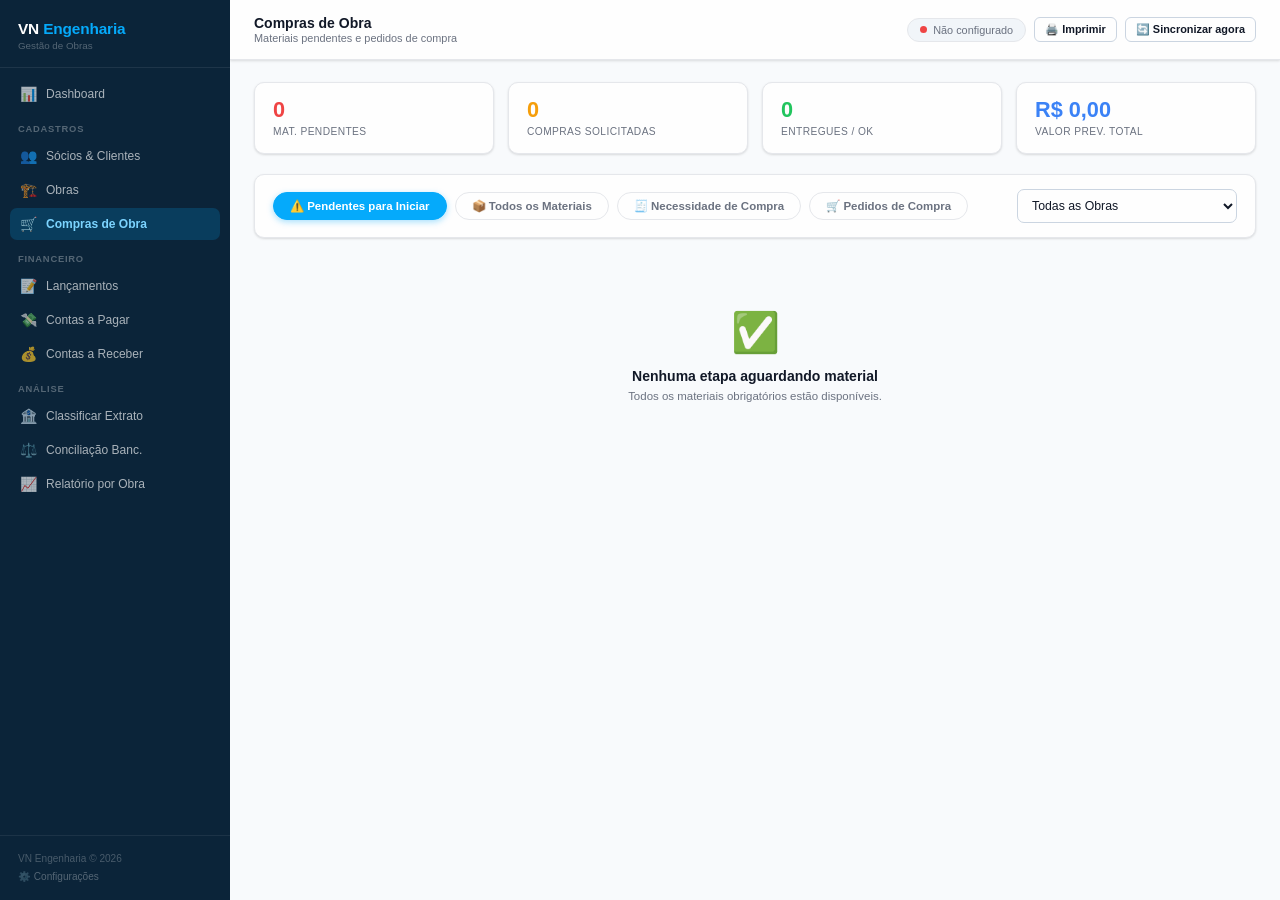
==== commit 2aada577: "Reorganiza Cadastros em abas e adiciona catálogo de Fornecedores Cadastros agora tem 5 abas claras: " ====
--- a/compras/index.html
+++ b/compras/index.html
@@ -96,6 +96,7 @@
         <button class="chip" id="tab-necessidade" onclick="setTab('necessidade')">🧾 Necessidade de Compra</button>
         <button class="chip" id="tab-pedidos" onclick="setTab('pedidos')">🛒 Pedidos de Compra</button>
         <div style="flex:1;"></div>
+        <button class="btn btn-outline btn-sm no-print" id="btn-exportar-mat-topo" style="display:none;" onclick="exportarNecessidadeObra(document.getElementById('filtro-obra').value)">📤 Exportar Material</button>
         <select id="filtro-obra" class="form-control" style="width:220px;" onchange="render()">
           <option value="">Todas as Obras</option>
         </select>
@@ -144,7 +145,7 @@
       <button class="btn-fechar" onclick="fecharModalPedido()">✕</button>
     </div>
     <div class="modal-body" style="display:flex;flex-direction:column;gap:12px;padding:0 20px 4px;">
-      <div class="form-campo"><label>Fornecedor *</label><input type="text" id="ped-fornecedor" placeholder="Nome do fornecedor"/></div>
+      <div class="form-campo"><label>Fornecedor *</label><input type="text" id="ped-fornecedor" list="lista-catalogo-forn" placeholder="Nome do fornecedor" onchange="preencherPorFornecedor()"/><datalist id="lista-catalogo-forn"></datalist></div>
       <div style="display:grid;grid-template-columns:1fr 1fr;gap:12px;">
         <div class="form-campo"><label>Contato (telefone/e-mail)</label><input type="text" id="ped-contato" placeholder="Opcional"/></div>
         <div class="form-campo"><label>Prazo de Entrega Previsto</label><input type="date" id="ped-prazo"/></div>
@@ -204,22 +205,42 @@
 }
 
 // ── INIT ──
+let catalogoForn = [];
+
 async function init() {
   etapas = carregarLocal(LS_ET) || [];
   obras  = carregarLocal(LS_OB) || [];
   pedidosCompra = carregarLocal(LS_PED) || [];
+  catalogoForn = carregarLocal('vne_fornecedores') || [];
+  renderCatalogoFornDatalist();
   popularFiltroObra(); atualizarStats(); render();
 
   if (!configurado()) { setSyncStatus('vermelho','Não configurado'); return; }
   setSyncStatus('amarelo','Carregando...');
   try {
-    const [rE, rO, rP] = await Promise.all([carregarDados(PATH_ET), carregarDados(PATH_OB), carregarDados(PATH_PED)]);
+    const [rE, rO, rP, rF] = await Promise.all([carregarDados(PATH_ET), carregarDados(PATH_OB), carregarDados(PATH_PED), carregarDados('data/fornecedores.json')]);
     etapas = rE.lista; salvarLocal(LS_ET, etapas);
     obras  = rO.lista; salvarLocal(LS_OB, obras);
     pedidosCompra = rP.lista; shaPed = rP.sha; salvarLocal(LS_PED, pedidosCompra);
+    catalogoForn = rF.lista; salvarLocal('vne_fornecedores', catalogoForn);
+    renderCatalogoFornDatalist();
     popularFiltroObra(); atualizarStats(); render();
     setSyncStatus('verde','Conectado');
   } catch(err) { setSyncStatus('vermelho','Erro'); toast('Usando cache local.','aviso'); }
+}
+
+function renderCatalogoFornDatalist() {
+  const dl = document.getElementById('lista-catalogo-forn');
+  if (!dl) return;
+  dl.innerHTML = catalogoForn.map(f => `<option value="${esc(f.nome)}"></option>`).join('');
+}
+
+function preencherPorFornecedor() {
+  const nome = document.getElementById('ped-fornecedor').value.trim();
+  const f = catalogoForn.find(x => x.nome.toLowerCase() === nome.toLowerCase());
+  if (!f) return;
+  const campoContato = document.getElementById('ped-contato');
+  if (!campoContato.value) campoContato.value = [f.contato, f.telefone, f.email].filter(Boolean).join(' · ');
 }
 
 async function recarregar() { init(); }
@@ -263,10 +284,17 @@
 
 function render() {
   atualizarStats();
+  atualizarBotaoExportarTopo();
   if (tab === 'pendentes') renderPendentes();
   else if (tab === 'todos') renderTodos();
   else if (tab === 'necessidade') renderNecessidade();
   else renderPedidos();
+}
+
+function atualizarBotaoExportarTopo() {
+  const obraId = document.getElementById('filtro-obra').value;
+  const obra = obras.find(o => o.id === obraId);
+  document.getElementById('btn-exportar-mat-topo').style.display = (obra && obra.materialPorConta !== 'empresa') ? '' : 'none';
 }
 
 // ── Helpers visuais ──
--- a/assets/core.css
+++ b/assets/core.css
@@ -157,6 +157,16 @@
 .badge.laranja  { background: #fff7ed;             color: var(--laranja); }
 .badge.cinza    { background: var(--fundo2);       color: var(--texto-leve); }
 
+/* ── CHIP (abas/filtros) ── */
+.chip {
+  padding: 6px 16px; border-radius: 999px; font-size: .82rem; font-weight: 600;
+  cursor: pointer; border: 1.5px solid var(--cinza); background: var(--branco);
+  color: var(--texto-leve); transition: all .15s; white-space: nowrap;
+}
+.chip:hover     { background: var(--fundo2); color: var(--texto); border-color: var(--cinza2); }
+.chip.ativo     { background: var(--brand); color: #fff; border-color: var(--brand); box-shadow: 0 2px 6px rgba(5,170,251,.35); }
+.chip.ativo:hover { background: var(--brand-hover); border-color: var(--brand-hover); }
+
 /* ── FORMS ── */
 .form-campo { display: flex; flex-direction: column; gap: 5px; }
 .form-campo label { font-size: 0.78rem; font-weight: 600; color: var(--texto-leve); }
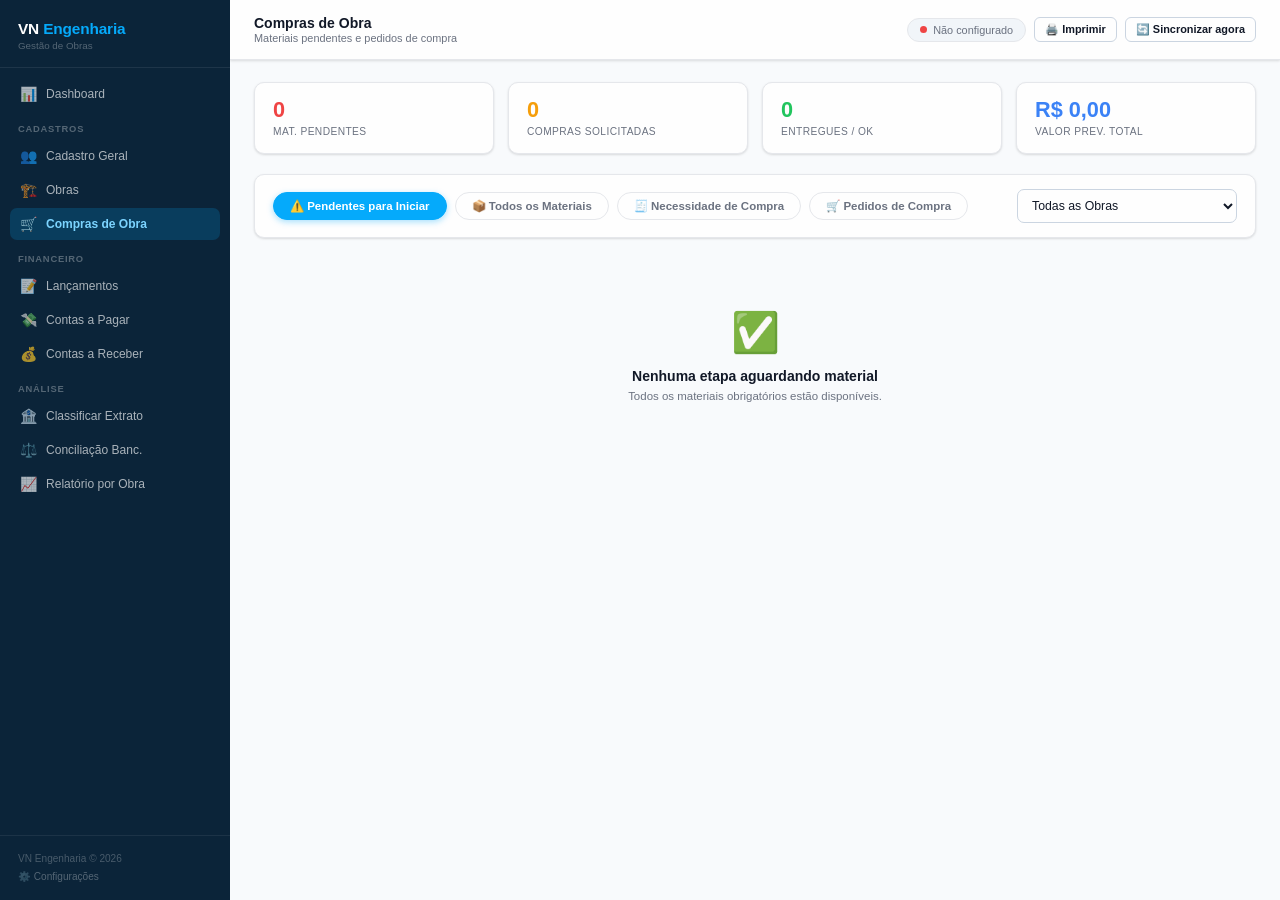
==== commit a3cb19a4: "Botão Exportar Material aparece direto nos cards de obra em Pendentes e Todos Antes só existia embut" ====
--- a/compras/index.html
+++ b/compras/index.html
@@ -354,6 +354,7 @@
           ${obra?.cliente?`<div class="obra-header-sub">${esc(obra.cliente)}</div>`:''}
         </div>
         <div class="obra-header-badge">${etBloq.length} etapa(s) bloqueada(s)</div>
+        ${obra?.materialPorConta!=='empresa'?`<button class="btn btn-outline btn-sm no-print" style="background:#fff;" onclick='exportarNecessidadeObra("${obraId}")'>📤 Exportar Material</button>`:''}
       </div>
       ${etBloq.map(e => {
         const pend = (e.materiais||[]).filter(m =>
@@ -402,6 +403,7 @@
           ${obra?.cliente?`<div class="obra-header-sub">${esc(obra.cliente)}</div>`:''}
         </div>
         <div class="obra-header-badge">${etOb.reduce((s,e)=>s+(e.materiais||[]).length,0)} materiais</div>
+        ${obra?.materialPorConta!=='empresa'?`<button class="btn btn-outline btn-sm no-print" style="background:#fff;" onclick='exportarNecessidadeObra("${obraId}")'>📤 Exportar Material</button>`:''}
       </div>
       ${etOb.map(e => {
         totalMats += (e.materiais||[]).length;
--- a/assets/core.css
+++ b/assets/core.css
@@ -263,3 +263,22 @@
   .sidebar { transform: translateX(-100%); }
   .main { margin-left: 0; }
 }
+
+/* ── TELAS GRANDES ──
+   A maioria do texto usa rem, então aumentar a fonte base do <html> escala
+   tudo proporcionalmente (títulos, tabelas, botões, badges), sem depender
+   de zoom manual do navegador. */
+@media (min-width: 1600px) {
+  html, body { font-size: 15px; }
+  .page { max-width: 1600px; }
+}
+@media (min-width: 1920px) {
+  html, body { font-size: 16px; }
+  .page { max-width: 1800px; }
+  :root { --sidebar-w: 250px; --topbar-h: 64px; }
+}
+@media (min-width: 2560px) {
+  html, body { font-size: 18px; }
+  .page { max-width: 2100px; }
+  :root { --sidebar-w: 270px; --topbar-h: 68px; }
+}
